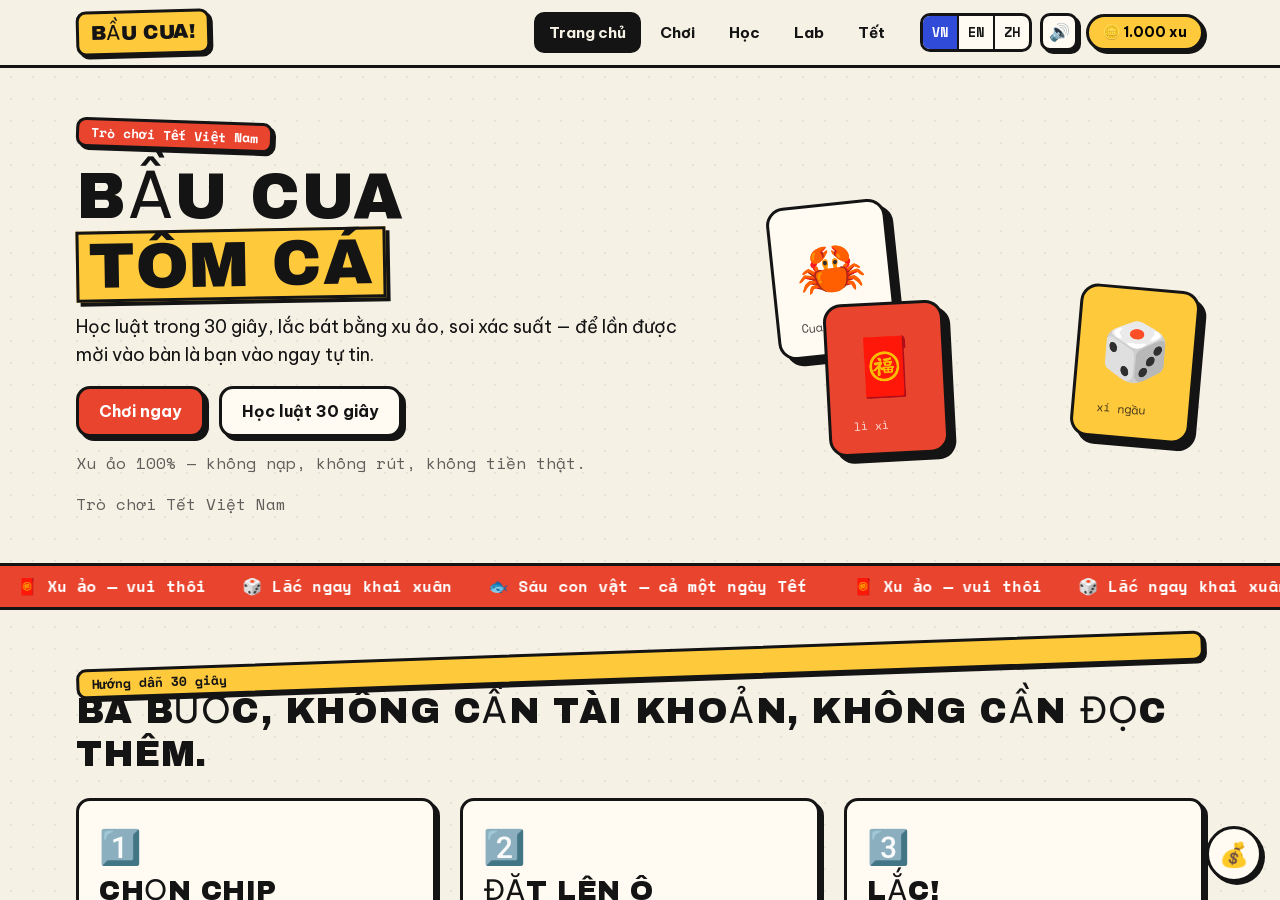
==== HomePage.html @ 4560bc28 "feat: initial build of Bau Cua Vui cultural game website" ====
<!DOCTYPE html>
<html lang="vn">
<head>
  <meta charset="utf-8">
  <title>BẦU CUA VUI</title>
  <meta http-equiv="refresh" content="0; url=index.html">
</head>
<body>
  <p>Đang mở BẦU CUA VUI… <a href="index.html">Nhấn vào đây nếu trang không tự mở</a>.</p>
</body>
</html>
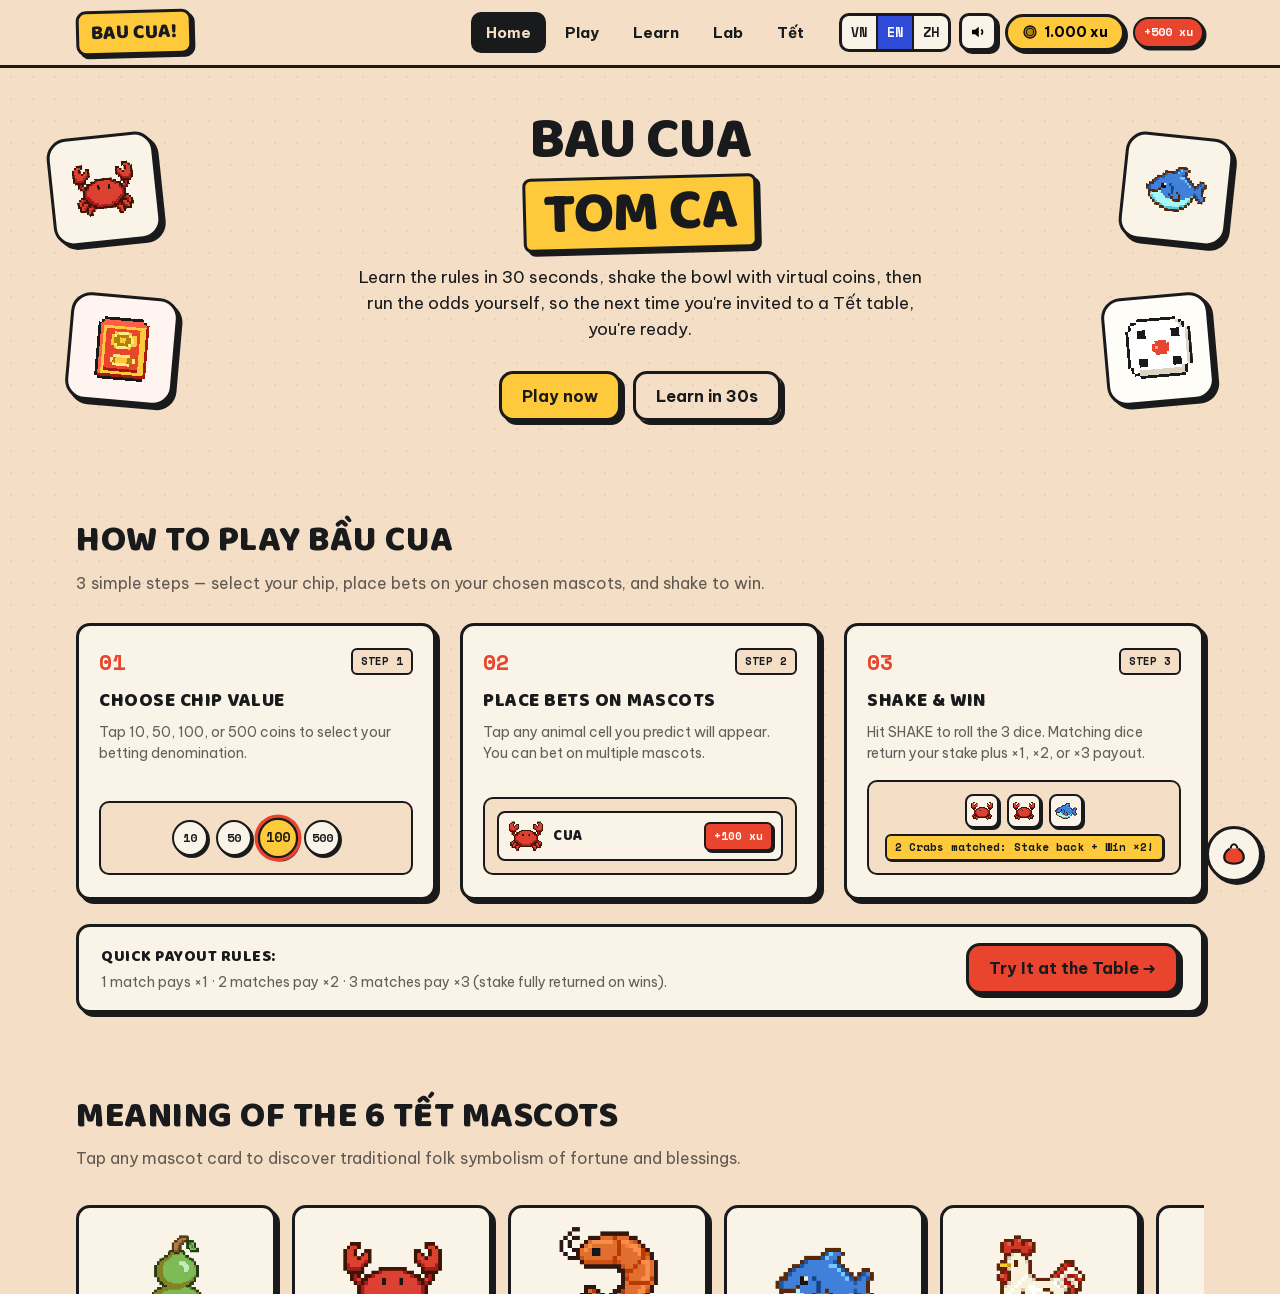
==== commit 0379b577: "feat(i18n): set English as default language across the site" ====
--- a/HomePage.html
+++ b/HomePage.html
@@ -1,5 +1,5 @@
 <!DOCTYPE html>
-<html lang="vn">
+<html lang="en">
 <head>
   <meta charset="utf-8">
   <title>BẦU CUA VUI</title>
